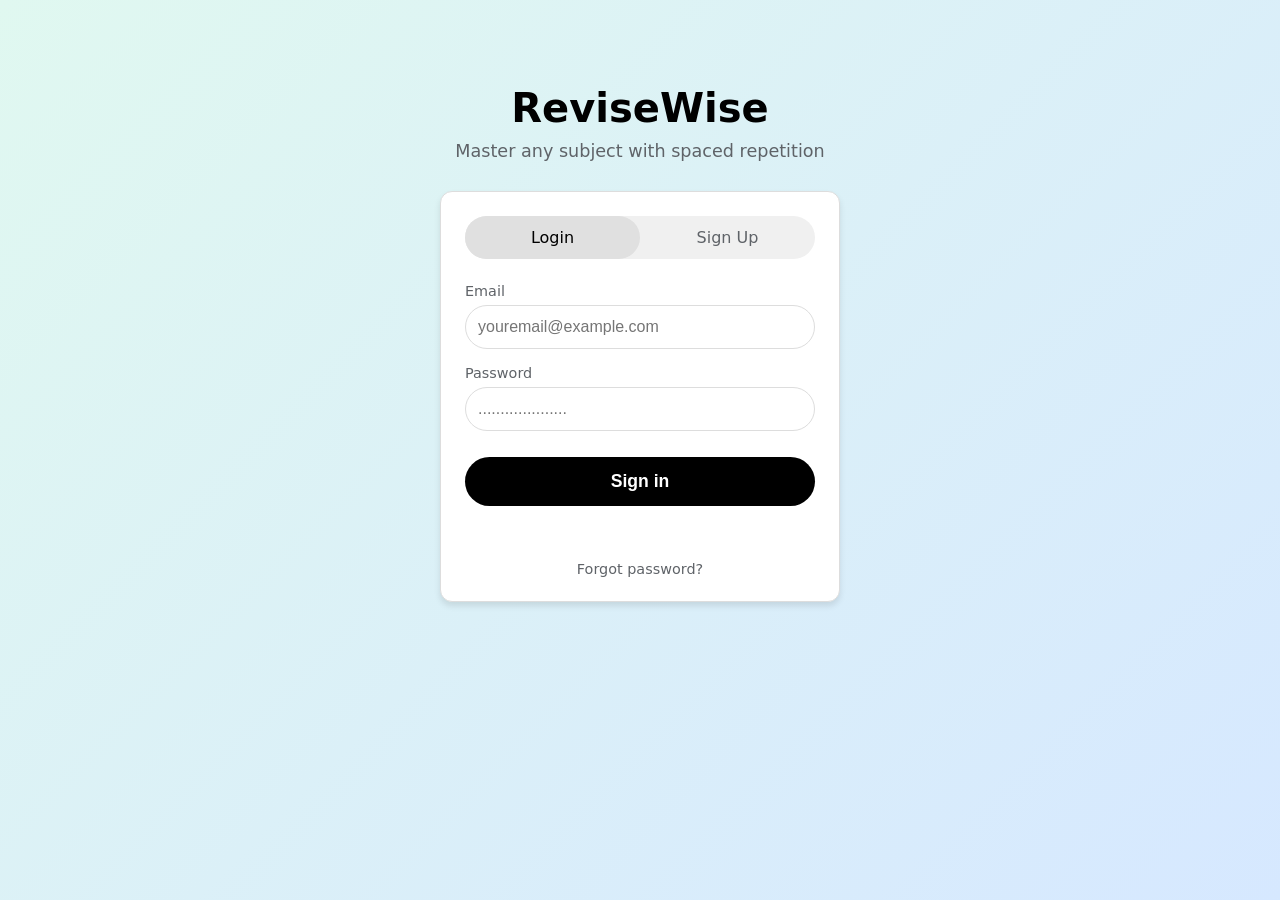
==== frontend/index.html @ 6546ee82 "feat: Added basic front end developments for login/signup endpoints" ====
<!DOCTYPE html>
<html lang="en">
<head>
    <meta charset="UTF-8">
    <meta name="viewport" content="width=device-width, initial-scale=1.0">
    <title>ReviseWise</title>
    <link rel="stylesheet" href="styles.css">
</head>
<body>

    <div id="login-page" class="page-login">
        <div class="login-heading">ReviseWise</div>
        <div class="login-subheading">Master any subject with spaced repetition</div>

        <div class="card flex-column">
            <div class="auth-tabs">
                <div id="tab-login" class="auth-tab active">Login</div>
                <div id="tab-signup" class="auth-tab">Sign Up</div>
            </div>

            <form id="auth-form">
                <div class="input-group hidden" id="username-group">
                    <label class="input-label" for="username">Username</label>
                    <input class="input-field" type="text" id="username" placeholder="Insert Username Here">
                </div>

                <div class="input-group">
                    <label class="input-label" for="email">Email</label>
                    <input class="input-field" type="email" id="email" placeholder="youremail@example.com" required>
                </div>
                <div class="input-group">
                    <label class="input-label" for="password">Password</label>
                    <input class="input-field" type="password" id="password" placeholder="...................." required>
                </div>

                <button id="submit-btn" class="primary-action-btn" type="submit">Sign in</button>
            </form>

            <div id="error-message"></div>
            <a href="#" id="forgot-password" class="forgot-password-link">Forgot password?</a>
        </div>
    </div>

    


    <div id="dashboard-page" class="page-dashboard hidden">
        <div class="dash-header">
            <div class="dash-heading">ReviseWise</div>
        </div>
        </div>

<script src="app.js"></script>
</body>
</html>
---- frontend/styles.css ----
/* --- Base Styles & General Layout --- */
:root {
    --bg-gradient-start: #e0f8f0; 
    --bg-gradient-end: #d6e8ff;   
    --card-background: #ffffff;
    --text-primary: #000000;
    --text-secondary: #5f6368;
    --primary-accent: #000000; 
    --secondary-accent: #f0f0f0;
    --border-color: #ddd;
    --pill-radius: 50px;
    --card-radius: 12px;
}

body {
    margin: 0;
    padding: 0;
    font-family: system-ui, -apple-system, sans-serif;
    color: var(--text-primary);
    background: linear-gradient(135deg, var(--bg-gradient-start) 0%, var(--bg-gradient-end) 100%);
    min-height: 100vh;
    display: flex;
    flex-direction: column;
    align-items: center;
    padding: 40px 20px;
    box-sizing: border-box;
}

/* Utility classes */
.hidden { display: none !important; }

.card {
    background-color: var(--card-background);
    border-radius: var(--card-radius);
    box-shadow: 0 4px 6px rgba(0,0,0,0.1);
    padding: 24px;
    margin-bottom: 20px;
    border: 1px solid var(--border-color);
    width: 100%;
    box-sizing: border-box;
}

.flex-column { display: flex; flex-direction: column; }

/* --- Login / Sign Up View --- */
.page-login {
    width: 100%;
    max-width: 400px;
    display: flex;
    flex-direction: column;
    align-items: center;
    margin-top: 5vh;
}

.login-heading {
    font-size: 2.5em;
    font-weight: 800;
    margin: 0 0 10px 0;
}

.login-subheading {
    font-size: 1.1em;
    color: var(--text-secondary);
    margin-bottom: 30px;
    text-align: center;
}

.auth-tabs {
    display: flex;
    background-color: var(--secondary-accent);
    border-radius: var(--pill-radius);
    margin-bottom: 24px;
    width: 100%;
}

.auth-tab {
    flex: 1;
    padding: 12px;
    text-align: center;
    cursor: pointer;
    border-radius: var(--pill-radius);
    font-weight: 500;
    color: var(--text-secondary);
    transition: all 0.2s ease;
}

.auth-tab.active {
    background-color: #e0e0e0;
    color: var(--text-primary);
}

.input-group { margin-bottom: 16px; }
.input-label { font-size: 0.9em; color: var(--text-secondary); margin-bottom: 6px; display: block; }
.input-field {
    width: 100%;
    padding: 12px;
    border: 1px solid var(--border-color);
    border-radius: var(--pill-radius);
    font-size: 1em;
    box-sizing: border-box;
    outline: none;
}
.input-field:focus { border-color: var(--text-secondary); }

.primary-action-btn {
    width: 100%;
    padding: 14px;
    background-color: var(--primary-accent);
    color: white;
    border: none;
    border-radius: var(--pill-radius);
    font-size: 1.1em;
    cursor: pointer;
    font-weight: bold;
    margin-top: 10px;
    transition: background-color 0.2s;
}
.primary-action-btn:hover { background-color: #333; }

.forgot-password-link {
    display: block;
    text-align: center;
    color: var(--text-secondary);
    font-size: 0.9em;
    margin-top: 20px;
    text-decoration: none;
}

#error-message {
    color: #dc3545;
    font-size: 0.9em;
    text-align: center;
    margin-top: 15px;
    min-height: 20px;
}

/* --- Dashboard View (Minimal) --- */
.page-dashboard {
    width: 100%;
    max-width: 1200px;
}

.dash-header {
    width: 100%;
    margin-bottom: 24px;
    display: flex;
    justify-content: flex-start;
}

.dash-heading {
    font-size: 1.8em;
    font-weight: bold;
}
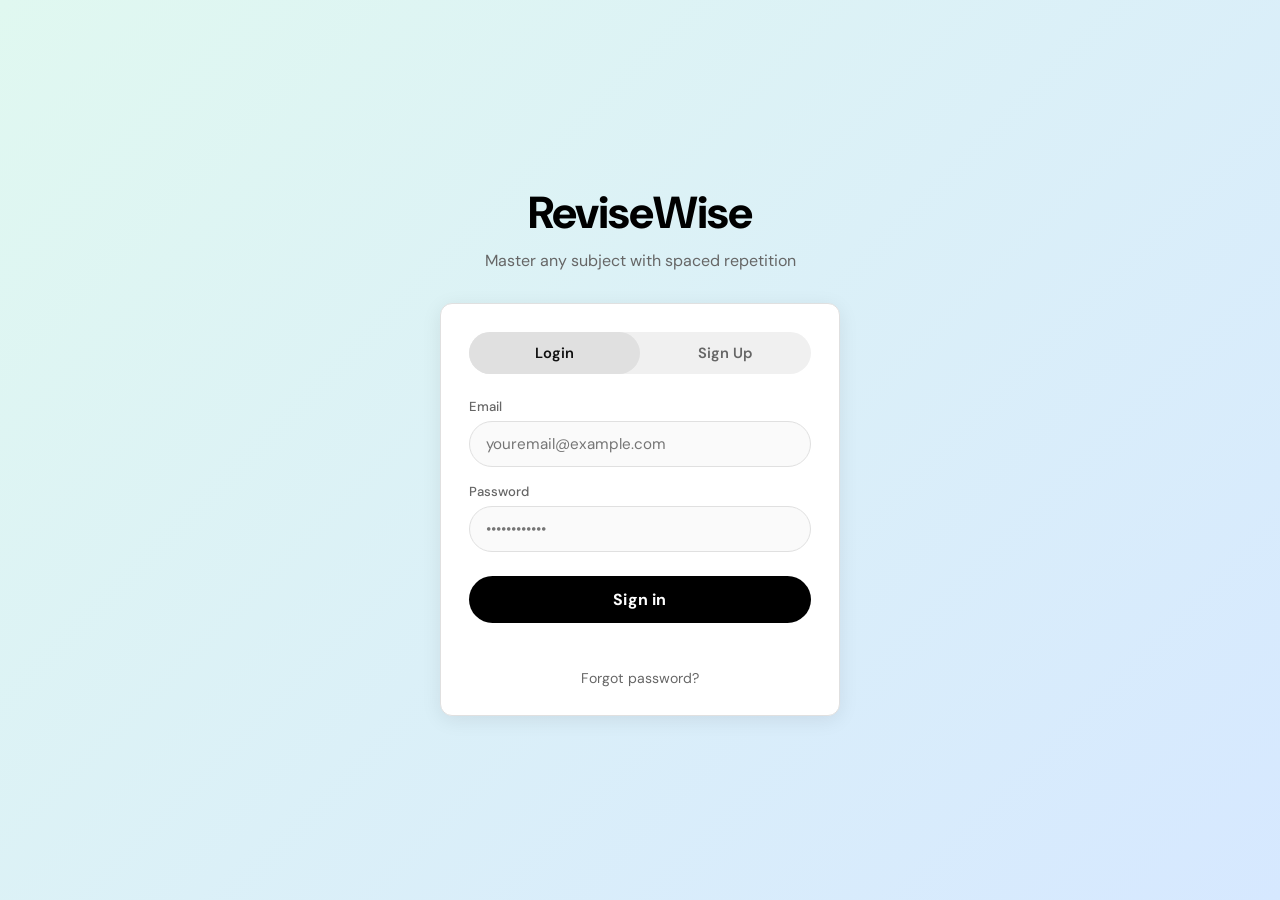
==== commit dd2e86db: "Update index.html" ====
--- a/frontend/index.html
+++ b/frontend/index.html
@@ -4,52 +4,258 @@
     <meta charset="UTF-8">
     <meta name="viewport" content="width=device-width, initial-scale=1.0">
     <title>ReviseWise</title>
-    <link rel="stylesheet" href="styles.css">
+    <link rel="preconnect" href="https://fonts.googleapis.com">
+    <link href="https://fonts.googleapis.com/css2?family=DM+Sans:wght@400;500;700;800&display=swap" rel="stylesheet">
+    <style>
+        :root {
+            --bg: #f5f5f5;
+            --card-bg: #ffffff;
+            --border: #e0e0e0;
+            --text-primary: #111111;
+            --text-secondary: #666666;
+            --accent: #000000;
+            --accent-text: #ffffff;
+            --danger: #dc3545;
+            --pill-radius: 50px;
+            --card-radius: 12px;
+        }
+
+        * { box-sizing: border-box; margin: 0; padding: 0; }
+
+        body {
+            font-family: 'DM Sans', system-ui, sans-serif;
+            background: linear-gradient(135deg, #e0f8f0 0%, #d6e8ff 100%);
+            min-height: 100vh;
+            display: flex;
+            flex-direction: column;
+            align-items: center;
+            justify-content: center;
+            padding: 40px 20px;
+        }
+
+        .login-heading {
+            font-size: 2.8em;
+            font-weight: 800;
+            margin-bottom: 8px;
+            letter-spacing: -1px;
+        }
+
+        .login-subheading {
+            font-size: 1em;
+            color: var(--text-secondary);
+            margin-bottom: 32px;
+            text-align: center;
+        }
+
+        .card {
+            background: var(--card-bg);
+            border-radius: var(--card-radius);
+            box-shadow: 0 4px 20px rgba(0,0,0,0.08);
+            padding: 28px;
+            width: 100%;
+            max-width: 400px;
+            border: 1px solid var(--border);
+        }
+
+        .auth-tabs {
+            display: flex;
+            background: #f0f0f0;
+            border-radius: var(--pill-radius);
+            margin-bottom: 24px;
+        }
+
+        .auth-tab {
+            flex: 1;
+            padding: 11px;
+            text-align: center;
+            cursor: pointer;
+            border-radius: var(--pill-radius);
+            font-weight: 600;
+            font-size: 0.92em;
+            color: var(--text-secondary);
+            transition: all 0.2s ease;
+        }
+
+        .auth-tab.active {
+            background: #e0e0e0;
+            color: var(--text-primary);
+        }
+
+        .input-group { margin-bottom: 16px; }
+
+        .input-group.hidden { display: none; }
+
+        .input-label {
+            font-size: 0.82em;
+            color: var(--text-secondary);
+            font-weight: 500;
+            margin-bottom: 6px;
+            display: block;
+        }
+
+        .input-field {
+            width: 100%;
+            padding: 12px 16px;
+            border: 1px solid var(--border);
+            border-radius: var(--pill-radius);
+            font-size: 0.95em;
+            font-family: inherit;
+            outline: none;
+            background: #fafafa;
+            color: var(--text-primary);
+            transition: border-color 0.15s;
+        }
+
+        .input-field:focus { border-color: #999; background: #fff; }
+
+        .primary-action-btn {
+            width: 100%;
+            padding: 13px;
+            background: var(--accent);
+            color: white;
+            border: none;
+            border-radius: var(--pill-radius);
+            font-size: 1em;
+            font-family: inherit;
+            cursor: pointer;
+            font-weight: 700;
+            margin-top: 8px;
+            transition: background 0.2s;
+            letter-spacing: 0.2px;
+        }
+
+        .primary-action-btn:hover { background: #333; }
+
+        #error-message {
+            color: var(--danger);
+            font-size: 0.88em;
+            text-align: center;
+            margin-top: 12px;
+            min-height: 18px;
+        }
+
+        .forgot-password-link {
+            display: block;
+            text-align: center;
+            color: var(--text-secondary);
+            font-size: 0.88em;
+            margin-top: 16px;
+            text-decoration: none;
+            transition: color 0.15s;
+        }
+
+        .forgot-password-link:hover { color: var(--text-primary); }
+        .hidden { display: none !important; }
+    </style>
 </head>
 <body>
 
-    <div id="login-page" class="page-login">
-        <div class="login-heading">ReviseWise</div>
-        <div class="login-subheading">Master any subject with spaced repetition</div>
-
-        <div class="card flex-column">
-            <div class="auth-tabs">
-                <div id="tab-login" class="auth-tab active">Login</div>
-                <div id="tab-signup" class="auth-tab">Sign Up</div>
+    <div class="login-heading">ReviseWise</div>
+    <div class="login-subheading">Master any subject with spaced repetition</div>
+
+    <div class="card">
+        <div class="auth-tabs">
+            <div id="tab-login" class="auth-tab active">Login</div>
+            <div id="tab-signup" class="auth-tab">Sign Up</div>
+        </div>
+
+        <form id="auth-form">
+            <div class="input-group hidden" id="username-group">
+                <label class="input-label" for="username">Username</label>
+                <input class="input-field" type="text" id="username" placeholder="Your username">
             </div>
-
-            <form id="auth-form">
-                <div class="input-group hidden" id="username-group">
-                    <label class="input-label" for="username">Username</label>
-                    <input class="input-field" type="text" id="username" placeholder="Insert Username Here">
-                </div>
-
-                <div class="input-group">
-                    <label class="input-label" for="email">Email</label>
-                    <input class="input-field" type="email" id="email" placeholder="youremail@example.com" required>
-                </div>
-                <div class="input-group">
-                    <label class="input-label" for="password">Password</label>
-                    <input class="input-field" type="password" id="password" placeholder="...................." required>
-                </div>
-
-                <button id="submit-btn" class="primary-action-btn" type="submit">Sign in</button>
-            </form>
-
-            <div id="error-message"></div>
-            <a href="#" id="forgot-password" class="forgot-password-link">Forgot password?</a>
-        </div>
+            <div class="input-group">
+                <label class="input-label" for="email">Email</label>
+                <input class="input-field" type="email" id="email" placeholder="youremail@example.com" required>
+            </div>
+            <div class="input-group">
+                <label class="input-label" for="password">Password</label>
+                <input class="input-field" type="password" id="password" placeholder="••••••••••••" required>
+            </div>
+            <button id="submit-btn" class="primary-action-btn" type="submit">Sign in</button>
+        </form>
+
+        <div id="error-message"></div>
+        <a href="#" id="forgot-password" class="forgot-password-link">Forgot password?</a>
     </div>
 
-    
-
-
-    <div id="dashboard-page" class="page-dashboard hidden">
-        <div class="dash-header">
-            <div class="dash-heading">ReviseWise</div>
-        </div>
-        </div>
-
-<script src="app.js"></script>
+    <script>
+        const tabLogin = document.getElementById('tab-login');
+        const tabSignup = document.getElementById('tab-signup');
+        const authForm = document.getElementById('auth-form');
+        const submitBtn = document.getElementById('submit-btn');
+        const forgotPasswordLink = document.getElementById('forgot-password');
+        const errorMessage = document.getElementById('error-message');
+        const usernameGroup = document.getElementById('username-group');
+        const usernameInput = document.getElementById('username');
+
+        let isLoginMode = true;
+
+        tabLogin.addEventListener('click', () => {
+            isLoginMode = true;
+            tabLogin.classList.add('active');
+            tabSignup.classList.remove('active');
+            submitBtn.innerText = "Sign in";
+            forgotPasswordLink.classList.remove('hidden');
+            errorMessage.innerText = "";
+            usernameGroup.classList.add('hidden');
+            usernameInput.required = false;
+        });
+
+        tabSignup.addEventListener('click', () => {
+            isLoginMode = false;
+            tabSignup.classList.add('active');
+            tabLogin.classList.remove('active');
+            submitBtn.innerText = "Create Account";
+            forgotPasswordLink.classList.add('hidden');
+            errorMessage.innerText = "";
+            usernameGroup.classList.remove('hidden');
+            usernameInput.required = true;
+        });
+
+        authForm.addEventListener('submit', async (e) => {
+            e.preventDefault();
+
+            const emailValue = document.getElementById('email').value;
+            const passwordValue = document.getElementById('password').value;
+            const usernameValue = usernameInput.value;
+
+            const endpoint = isLoginMode ? 'http://localhost:8000/auth/login' : 'http://localhost:8000/auth/signup';
+
+            let payload = isLoginMode
+                ? { email: emailValue, password: passwordValue }
+                : { username: usernameValue, email: emailValue, password: passwordValue };
+
+            try {
+                const response = await fetch(endpoint, {
+                    method: 'POST',
+                    headers: { 'Content-Type': 'application/json', 'Accept': 'application/json' },
+                    body: JSON.stringify(payload)
+                });
+
+                const data = await response.json();
+
+                if (response.ok) {
+                    localStorage.setItem('token', data.access_token);
+                    // Store a display name
+                    localStorage.setItem('userInitials', usernameValue
+                        ? usernameValue.substring(0, 2).toUpperCase()
+                        : emailValue.substring(0, 2).toUpperCase());
+                    window.location.href = 'dashboard.html';
+                } else {
+                    errorMessage.innerText = (data.detail && data.detail[0] && data.detail[0].msg)
+                        ? data.detail[0].msg
+                        : (data.detail || "Check your input fields.");
+                }
+            } catch (error) {
+                // For demo: redirect directly to dashboard
+                localStorage.setItem('token', 'demo-token');
+                localStorage.setItem('userInitials', isLoginMode
+                    ? emailValue.substring(0, 2).toUpperCase()
+                    : (usernameValue.substring(0, 2).toUpperCase() || 'JD'));
+                window.location.href = 'dashboard.html';
+            }
+        });
+    </script>
 </body>
-</html>+</html>
